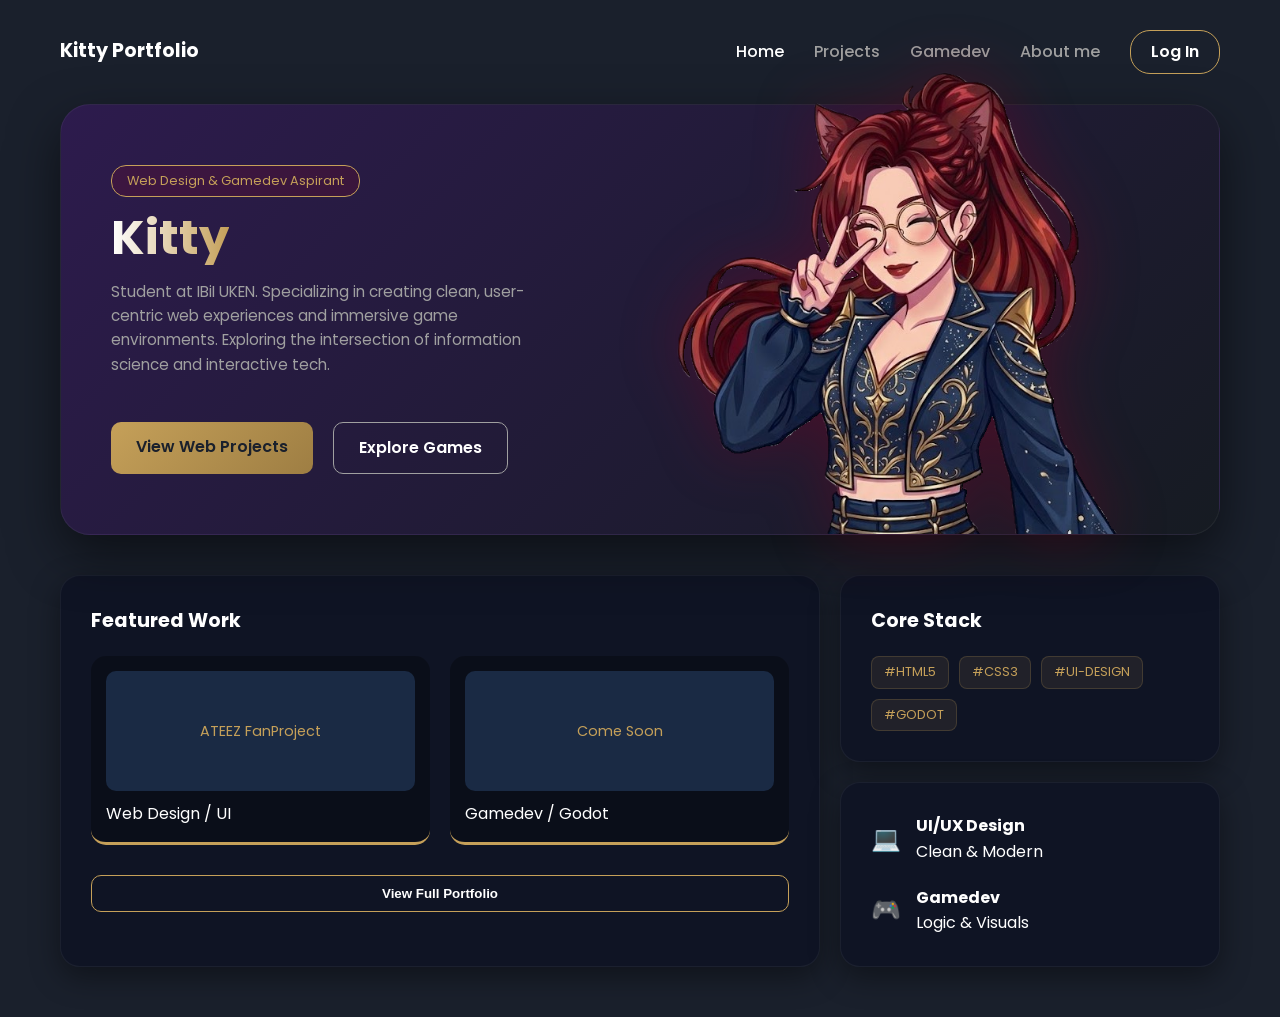
==== index.html @ ab5f08d2 "Portfolio2" ====
<!DOCTYPE html>
<html lang="en">
    <head>
        <meta charset="utf-8">
        <meta name="viewport" content="width=device-width, initial-scale=1.0">
        <title>Kitty | Portfolio</title>
        <link rel="icon" href="images/Kitty-icon.png">
        <link rel="stylesheet" href="style.css">
        <link href="https://fonts.googleapis.com/css2?family=Poppins:wght@300;400;600;700&display=swap" rel="stylesheet">
    </head>
    <body>
        <div class="container">
            <header>
                <div class="logo">Kitty Portfolio </div>
                <nav>
                    <ul>
                        <li><a href="#home" class="active">Home</a></li>
                        <li><a href="#projects">Projects</a></li>
                        <li><a href="#gamedev">Gamedev</a></li>
                        <li><a href="#about">About me</a></li>
                        <li class="login-btn">Log In</li>
                    </ul>
                </nav>
            </header>
            <section class="hero" id="home">
                <div class="hero-content">
                    <span class="badge">Web Design & Gamedev Aspirant</span>
                    <h1>Kitty</h1>
                    <p>Student at IBiI UKEN. Specializing in creating clean, user-centric web experiences and 
                        immersive game environments. Exploring the intersection of information science and interactive tech.
                    </p>
                    <div class="hero-btns">
                        <a href="#projects" class="btn-primary">View Web Projects</a>
                        <a href="#gamedev" class="btn-secondary">Explore Games</a>
                    </div>
                </div>
                <div class="hero-image">
                    <img src="images/Kitty.png" alt="Kitty Avatar">
                </div>
            </section>

            <div class="dashboard-grid">
                <section class="card main-card" id="projects">
                    <div class="card-header">
                        <h2>Featured Work</h2>
                    </div>
                    <div class="projects-display">
                        <div class="project-thumb web">
                            <div class="thumb-placeholder">ATEEZ FanProject</div>
                            <p>Web Design / UI</p>
                        </div>
                        <div class="project-thumb games">
                            <div class="thumb-placeholder">Come Soon</div>
                            <p>Gamedev / Godot</p>
                        </div>
                    </div>
                    <button class="btn-action">View Full Portfolio</button>
                </section>
                <section class="card side-card">
                    <h3>Core Stack</h3>
                    <div class="tags-container">
                        <span class="tag">#HTML5</span>
                        <span class="tag">#CSS3</span>
                        <span class="tag">#UI-DESIGN</span>
                        <span class="tag">#GODOT</span>
                    </div>
                </section>
                <section class="card info-card">
                    <div class="info-item">
                        <span class="icon">💻</span>
                        <div>
                            <h4>UI/UX Design</h4>
                            <p>Clean & Modern</p>
                        </div>
                    </div>
                    <div class="info-item">
                        <span class="icon">🎮</span>
                        <div>
                            <h4>Gamedev</h4>
                            <p>Logic & Visuals</p>
                        </div>
                    </div>
                </section>
            </div>
        </div>
    </body>
</html>
---- style.css ----
:root
{
    --bg-color: #1a202c;
    --card-bg: rgba(15,21,36,0.95);
    --accent-burgundy: #800020;
    --accent-gold: #c5a059;
    --gold-gradient: linear-gradient(135deg, #c5a059 0%, #9e7e43 100%);
    --text-main: #ffffff;
    --text-dim: #a0a0a0;
    --gradient-hero: linear-gradient(135deg, #2d1b4d 0%, #161b22 100%);
}
*{
    margin: 0;
    padding: 0;
    scroll-behavior: smooth;
    box-sizing: border-box;
}
body
{
    background-color: var(--bg-color);
    color: var(--text-main);
    font-family: 'Poppins', sans-serif;
    line-height: 1.6;
    overflow-x: hidden;
}
.container
{
    max-width: 1200px;
    margin: 0 auto;
    padding: 0 20px;
}

header
{
    display: flex;
    justify-content: space-between;
    align-items: center;
    padding: 30px 0;
}
.logo
{
    font-weight: 700;
    font-size: 1.2rem;
    display: flex;
    align-items: center;
    gap: 10px;
}

nav ul
{
    display: flex;
    list-style: none;
    gap: 30px;
    align-items: center;
}
nav a
{
    text-decoration: none;
    color: var(--text-dim);
    transition: 0.3s;
    font-weight: 500;
}
nav a:hover, nav a.active
{
    color: var(--text-main);
}
.login-btn, .btn-primary, .btn-secondary, .btn-action {
    cursor: pointer;
    transition: all 0.3s ease;
    border-radius: 12px;
    font-weight: 600;
    display: inline-block;
    text-align: center;
}
.login-btn
{
    border: 1px solid var(--accent-gold);
    padding: 8px 20px;
    border-radius: 20px;
}
.login-btn:hover
{
    background-color: var(--accent-gold);
    color: var(--bg-color);
}

.hero
{
    background: var(--gradient-hero);
    border-radius: 30px;
    padding: 60px 50px;
    display: flex;
    justify-content: space-between;
    align-items: center;
    margin-bottom: 40px;
    border: 1px solid rgba(255,255,255,0.05);
    position: relative;
    overflow: visible;
    box-shadow: 0 20px 50px rgba(0,0,0,0.5);
}
.hero-content
{
    display: flex;
    flex-direction: column;
    align-items: flex-start;
    gap: 15px;
    max-width: 50%;
    z-index: 2;
}
.badge
{
    background: rgba(128, 0, 32, 0.2);
    color: var(--accent-gold);
    padding: 5px 15px;
    border-radius: 15px;
    font-size: 0.8rem;
    border: 1px solid var(--accent-gold);
}
.hero-content h1
{
    font-size: 3rem;
    line-height: 1.1;
    margin: 0;
    background: linear-gradient(to right, #fff, var(--accent-gold));
    -webkit-background-clip: text;
    -webkit-text-fill-color: transparent;
}
.hero-content p 
{
    color: var(--text-dim);
    font-size: 0.95rem;
    max-width: 420px;
    margin-bottom: 30px;
}
.hero-btns
{
    display: flex;
    gap: 20px;
}
.btn-primary
{
    background: var(--gold-gradient);
    color: var(--bg-color);
    padding: 12px 25px;
    border-radius: 10px;
    text-decoration: none;
    font-weight: 600;
}
.btn-secondary
{
    border: 1px solid var(--text-dim);
    color: var(--text-main);
    padding: 12px 25px;
    border-radius: 10px;
    text-decoration: none;
}
.hero-image img
{
    height: 110%;
    width: auto;
    position: absolute;
    right: 30px;
    bottom: 0;
    filter: drop-shadow(0 0 30px rgba(128, 0, 32, 0.4));
    z-index: 10;
}

.dashboard-grid
{
    display: grid;
    grid-template-columns: 2fr 1fr;
    grid-template-rows: auto auto;
    gap: 20px;
    margin-bottom: 50px;
}
.card
{
    background: var(--card-bg);
    border-radius: 20px;
    padding: 30px;
    border: 1px solid rgba(255,255,255,0.05);
    box-shadow: 0 10px 30px rgba(0,0,0,0.4);
    transition: transform 0.3s ease;
}
.card:hover
{
    transform: translateY(-5px);
}
.main-card
{
    grid-row: span 2;
}
.card h2, .card h3
{
    margin-bottom: 20px;
    font-size: 1.2rem;
}
.projects-display
{
    display: flex;
    gap: 20px;
    margin-bottom: 30px;
}

.project-thumb
{
    flex: 1;
    background: rgba(0,0,0,0.3);
    padding: 15px;
    border-radius: 15px;
    border-bottom: 3px solid var(--accent-gold);
}
.thumb-placeholder
{
    height: 120px;
    background: #1a2a44;
    border-radius: 10px;
    margin-bottom: 10px;
    display: flex;
    align-items: center;
    justify-content: center;
    font-size: 0.9rem;
    color: var(--accent-gold);
}
.tags-container
{
    display: flex;
    flex-wrap: wrap;
    gap: 10px;
}

.tag
{
    background: rgba(197,160,89,0.1);
    color: var(--accent-gold);
    padding: 5px 12px;
    border-radius: 8px;
    font-size: 0.8rem;
    border: 1px solid rgba(197,160,89,0.2);
    white-space: nowrap;
}
.info-card
{
    display: flex;
    flex-direction: column;
    justify-content: center;
    gap: 20px;
}
.info-item
{
    display: flex;
    align-items: center;
    gap: 15px;
}
.icon
{
    font-size: 1.5rem;
}
.btn-action
{
    width: 100%;
    padding: 10px;
    background: transparent;
    border: 1px solid var(--accent-gold);
    color: white;
    border-radius: 10px;
    cursor: pointer;
    transition: 0.3s;
}
.btn-action:hover
{
    background: var(--accent-gold);
}
@media (max-width: 992px) {
    .hero 
    {
        flex-direction: column;
        text-align: center;
        padding: 40px;
    }

    .hero-content 
    {
        max-width: 100%;
        margin-bottom: 40px;
    }

    .hero-btns 
    {
        justify-content: center;
    }

    .hero-images img 
    {
        transform: translateX(0);
        max-width: 100%;
    }

    .hero-content h1 
    {
        font-size: 2.8rem;
    }
    .dashboard-grid
    {
        grid-template-columns: 1fr;
    }
}

@media (max-width: 768px) {
    header 
    {
        flex-direction: column;
        text-align: center;
    }

    .dashboard-grid 
    {
        grid-template-columns: 1fr;
    }

    .projects-display
    {
        flex-direction: column;
    }

    nav ul 
    {
        gap: 10px;
        font-size: 0.8rem;
    }
}
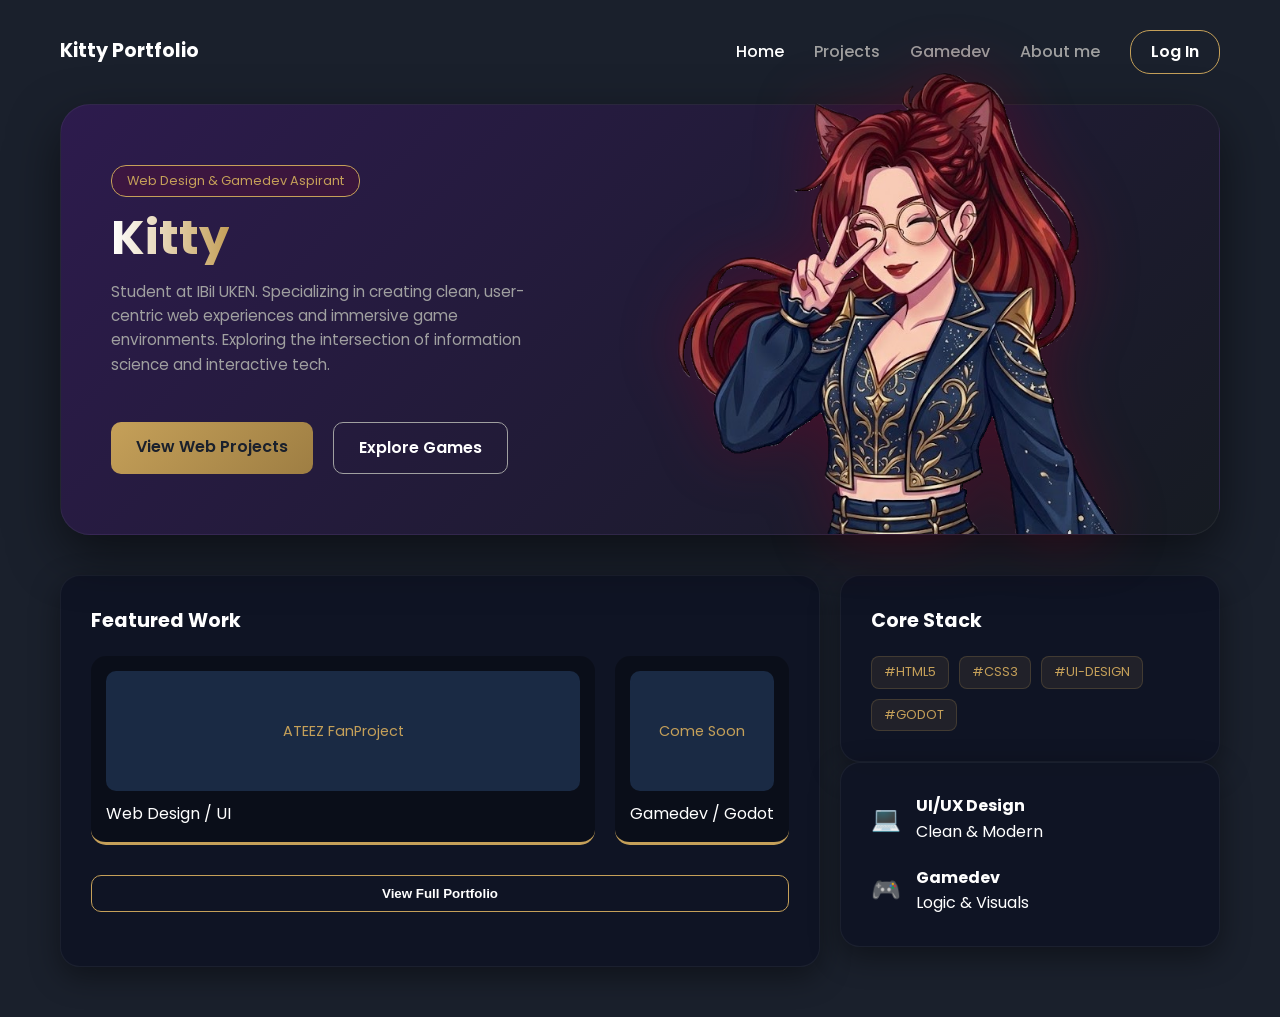
==== commit 444690cd: "Update Project1" ====
--- a/index.html
+++ b/index.html
@@ -46,6 +46,7 @@
                     </div>
                     <div class="projects-display">
                         <div class="project-thumb web">
+                            <a href="Ateez_Fanproject/index.html" style="text-decoration: none; color: inherit;">
                             <div class="thumb-placeholder">ATEEZ FanProject</div>
                             <p>Web Design / UI</p>
                         </div>
@@ -84,4 +85,4 @@
             </div>
         </div>
     </body>
-</html>+</html>
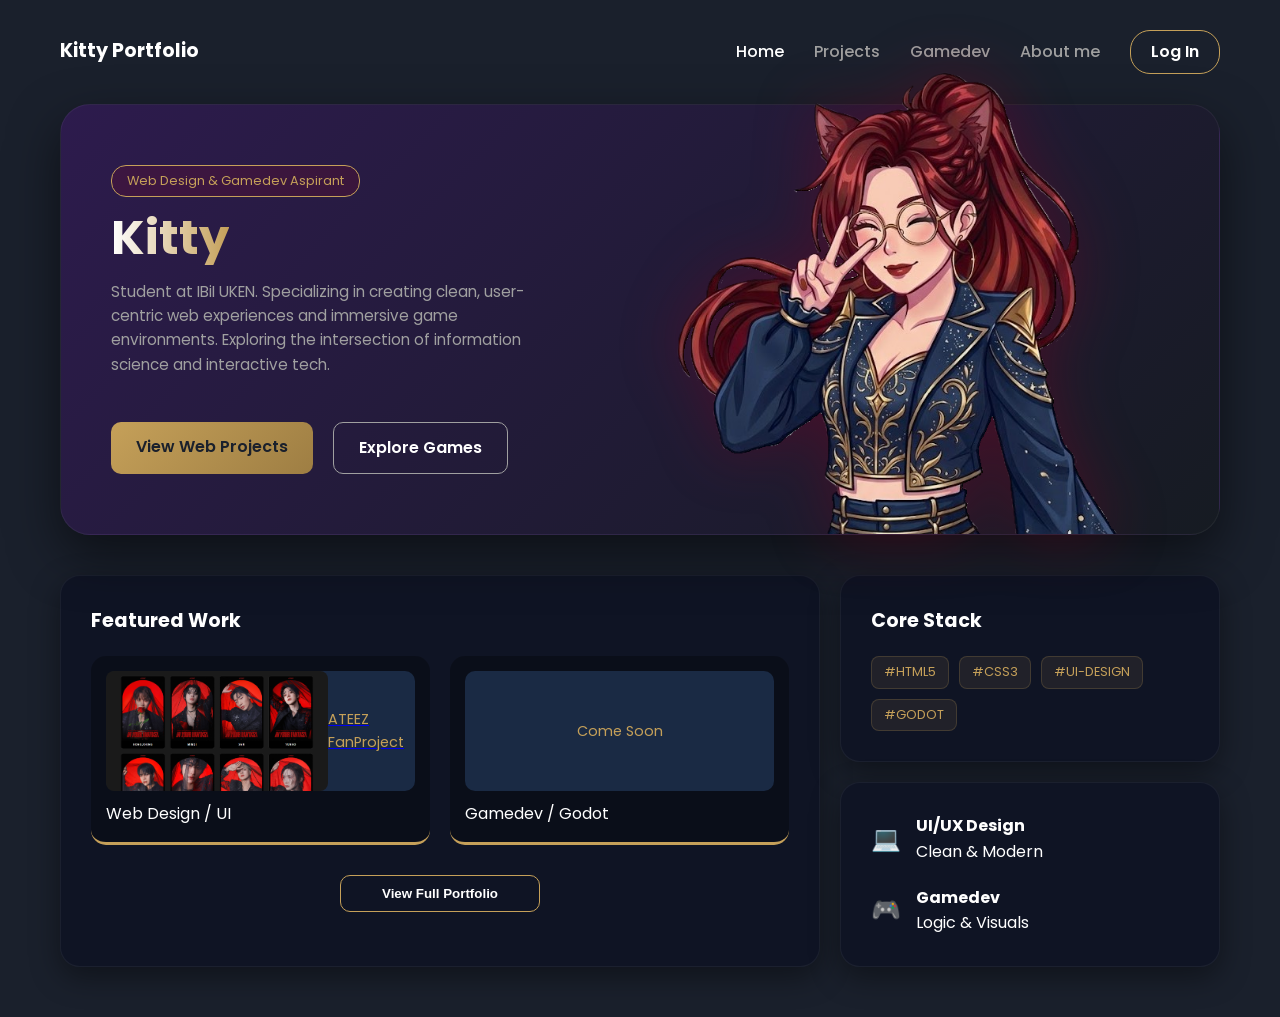
==== commit fc8f9754: "adding ateez2" ====
--- a/index.html
+++ b/index.html
@@ -46,8 +46,12 @@
                     </div>
                     <div class="projects-display">
                         <div class="project-thumb web">
-                            <a href="Ateez_Fanproject/index.html" style="text-decoration: none; color: inherit;">
-                            <div class="thumb-placeholder">ATEEZ FanProject</div>
+                            <a href="Ateez_Fanproject/index.html" class="projecy-link">
+                            <div class="thumb-placeholder">
+                                <img src="images/ATEEZ_preview.png" alt="ATEEZ_fanproject">
+                                ATEEZ FanProject
+                            </div>
+                            </a>
                             <p>Web Design / UI</p>
                         </div>
                         <div class="project-thumb games">
@@ -85,4 +89,4 @@
             </div>
         </div>
     </body>
-</html>
+</html>
--- a/style.css
+++ b/style.css
@@ -200,15 +200,25 @@
     display: flex;
     gap: 20px;
     margin-bottom: 30px;
+    align-items: stretch;
+}
+.project-link
+{
+    text-decoration: none;
+    color:inherit;
+    display: block;
 }
 
 .project-thumb
 {
     flex: 1;
+    min-width: 0;
     background: rgba(0,0,0,0.3);
     padding: 15px;
     border-radius: 15px;
     border-bottom: 3px solid var(--accent-gold);
+    display: flex;
+    flex-direction: column;
 }
 .thumb-placeholder
 {
@@ -221,6 +231,13 @@
     justify-content: center;
     font-size: 0.9rem;
     color: var(--accent-gold);
+}
+.thumb-placeholder img
+{
+    width: 100%;
+    height: 100%;
+    object-fit: cover;
+    border-radius: 8px;
 }
 .tags-container
 {
@@ -258,7 +275,10 @@
 }
 .btn-action
 {
-    width: 100%;
+    width: fit-content;
+    min-width: 200px;
+    display: block;
+    margin: 0 auto;
     padding: 10px;
     background: transparent;
     border: 1px solid var(--accent-gold);
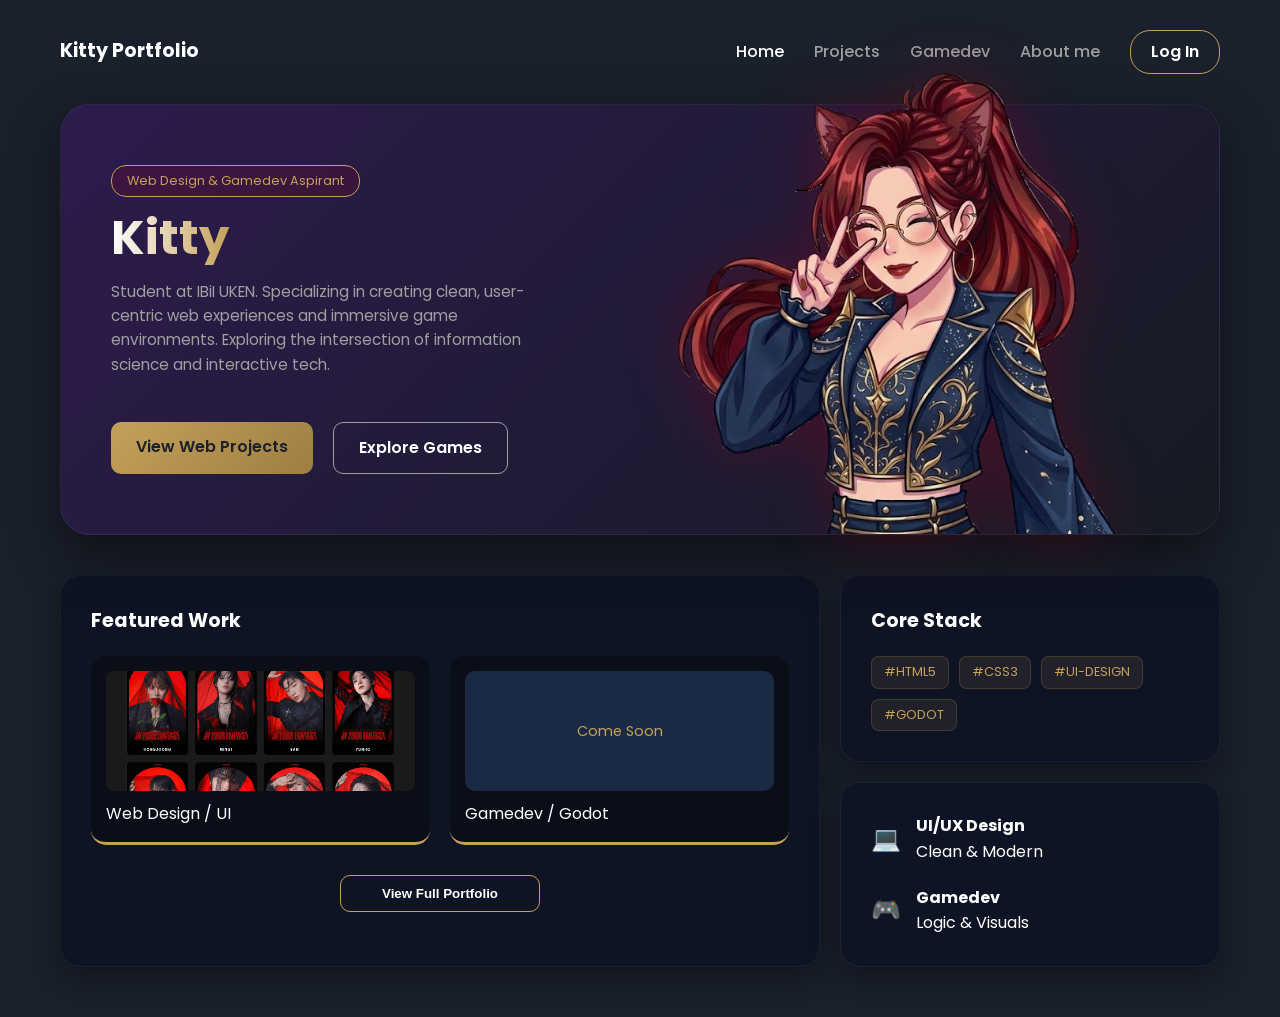
==== commit 5351995a: "Update index.html" ====
--- a/index.html
+++ b/index.html
@@ -49,7 +49,6 @@
                             <a href="Ateez_Fanproject/index.html" class="projecy-link">
                             <div class="thumb-placeholder">
                                 <img src="images/ATEEZ_preview.png" alt="ATEEZ_fanproject">
-                                ATEEZ FanProject
                             </div>
                             </a>
                             <p>Web Design / UI</p>
@@ -89,4 +88,4 @@
             </div>
         </div>
     </body>
-</html>+</html>
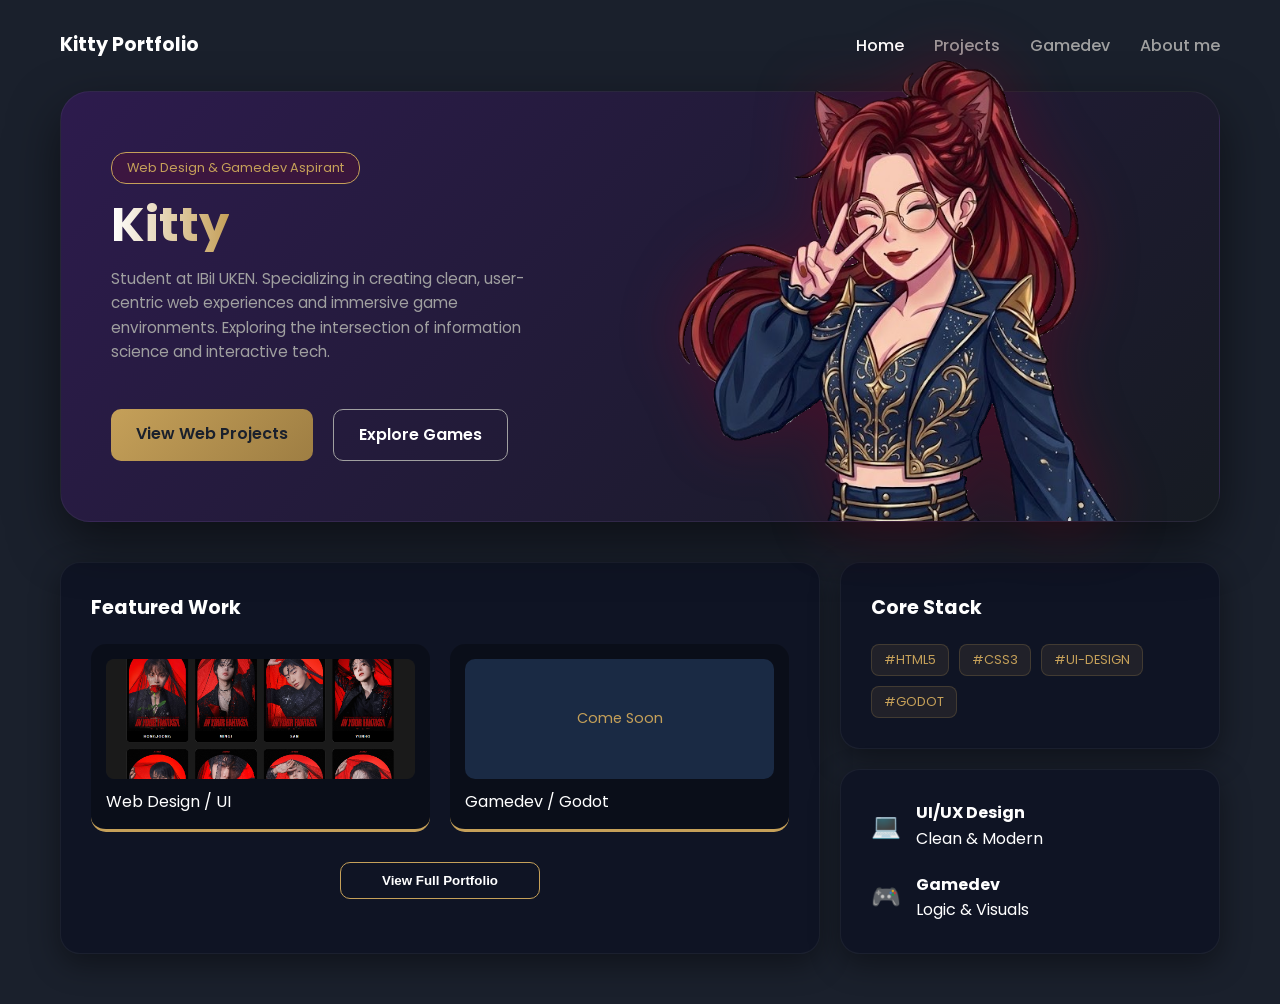
==== commit 7ba180b2: "Update index.html" ====
--- a/index.html
+++ b/index.html
@@ -18,7 +18,6 @@
                         <li><a href="#projects">Projects</a></li>
                         <li><a href="#gamedev">Gamedev</a></li>
                         <li><a href="#about">About me</a></li>
-                        <li class="login-btn">Log In</li>
                     </ul>
                 </nav>
             </header>
--- a/style.css
+++ b/style.css
@@ -296,29 +296,53 @@
     {
         flex-direction: column;
         text-align: center;
-        padding: 40px;
+        overflow: hidden;
+        height: auto;
+        padding: 40px 20px;
     }
 
     .hero-content 
     {
         max-width: 100%;
-        margin-bottom: 40px;
+        margin-bottom: 30px;
+        align-items: center;
+    }
+    .hero-content p
+    {
+        margin: 0 auto 20px auto;
     }
 
     .hero-btns 
     {
         justify-content: center;
-    }
-
-    .hero-images img 
-    {
-        transform: translateX(0);
-        max-width: 100%;
+        flex-wrap: wrap;
+    }
+    
+    .hero-image
+    {
+        display: block;
+        width: 100%;
+        position: relative;
+        height: auto;
+        margin-top: 20px;
+    }
+
+    .hero-image img 
+    {
+        position: relative;
+        right: auto;
+        bottom: auto;
+        height: auto;
+        width: 100%;
+        max-width: 300px;
+        margin: 0 auto;
+        filter: drop-shadow(0 0 20px rgba(128,0,32,0.4));
+        display: block;
     }
 
     .hero-content h1 
     {
-        font-size: 2.8rem;
+        font-size: 2.5rem;
     }
     .dashboard-grid
     {
@@ -331,6 +355,59 @@
     {
         flex-direction: column;
         text-align: center;
+        padding: 20px 0;
+    }
+    .hero 
+    {
+        flex-direction: column;
+        text-align: center;
+        overflow: hidden;
+        height: auto;
+        padding: 40px 20px;
+    }
+
+    .hero-content 
+    {
+        max-width: 100%;
+        margin-bottom: 30px;
+        align-items: center;
+    }
+    .hero-content p
+    {
+        margin: 0 auto 20px auto;
+    }
+
+    .hero-btns 
+    {
+        justify-content: center;
+        flex-wrap: wrap;
+    }
+    
+    .hero-image
+    {
+        display: block;
+        width: 100%;
+        position: relative;
+        height: auto;
+        margin-top: 20px;
+    }
+
+    .hero-image img 
+    {
+        position: relative;
+        right: auto;
+        bottom: auto;
+        height: auto;
+        width: 100%;
+        max-width: 300px;
+        margin: 0 auto;
+        filter: drop-shadow(0 0 20px rgba(128,0,32,0.4));
+        display: block;
+    }
+
+    .hero-content h1 
+    {
+        font-size: 2.5rem;
     }
 
     .dashboard-grid 
@@ -345,7 +422,9 @@
 
     nav ul 
     {
-        gap: 10px;
+        flex-wrap: wrap;
+        justify-content: center;
+        gap: 15px;
         font-size: 0.8rem;
     }
 }
